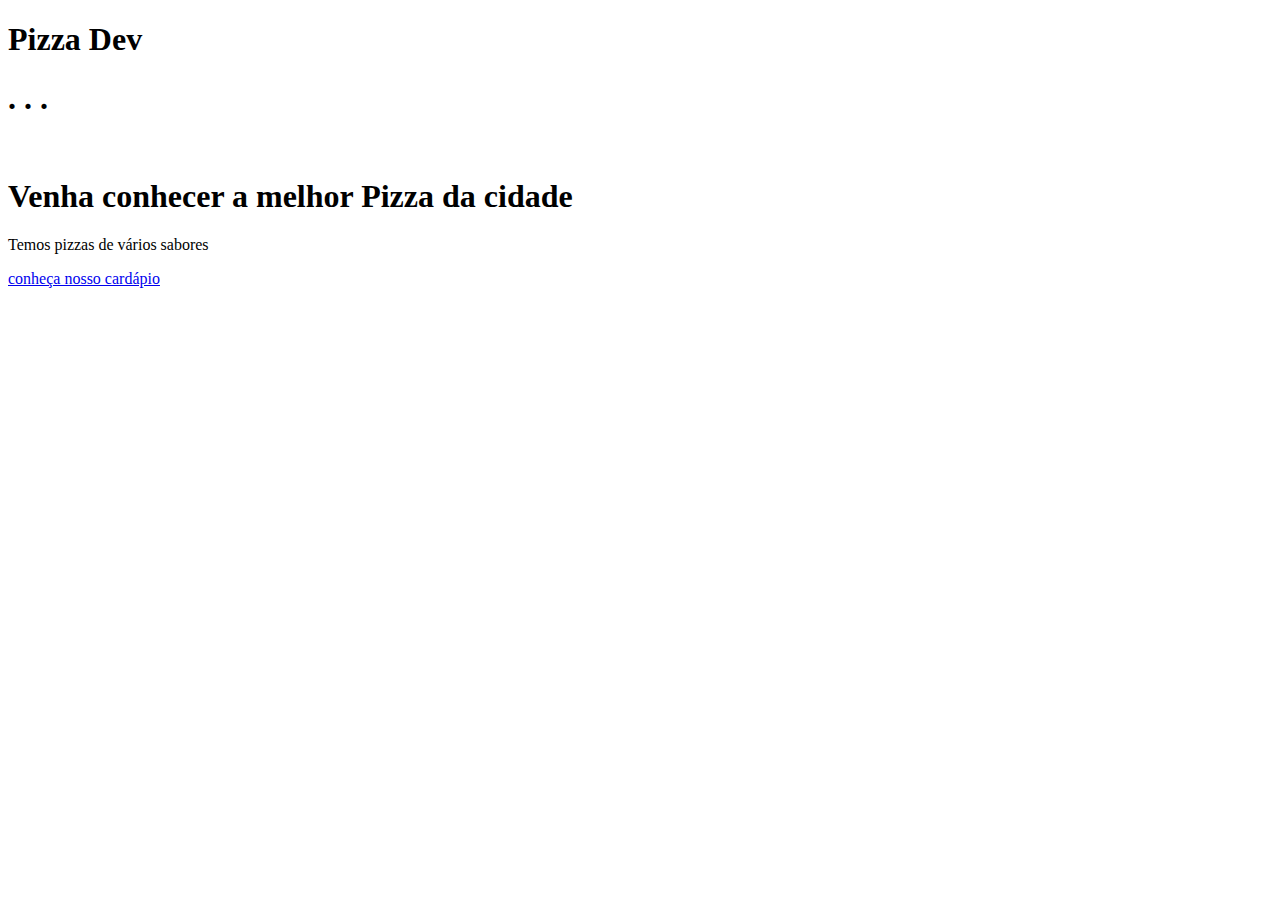
==== index.html @ e3afe88b "import inicial" ====
<!DOCTYPE html>
<html lang="en">
<head>
    <meta charset="UTF-8">
    <meta http-equiv="X-UA-Compatible" content="IE=edge">
    <meta name="viewport" content="width=device-width, initial-scale=1.0">
    <title>PIZZADEV</title>
</head>
<body>
    <header>

        <H1>Pizza Dev</H1>
    <h1>. . . </h1>
    </header>

    <main>

        <!-- página1 -->
        <section></section>
        
        <img src="https://images.unsplash.com/photo-1513104890138-7c749659a591?ixlib=rb-1.2.1&ixid=MnwxMjA3fDB8MHxwaG90by1wYWdlfHx8fGVufDB8fHx8&auto=format&fit=crop&w=1470&q=80" alt="">
        <h1>Venha conhecer a melhor Pizza da cidade</h1>
        <p>Temos pizzas de vários sabores</p>
        <a href="#">conheça nosso cardápio</a>

        
        <!-- página2 -->
        <section></section>


        <!-- página3 -->
        <section></section>


        <!-- página4 -->
        <section></section>



    </main>

    <footer>

    </footer>


</body>
</html>
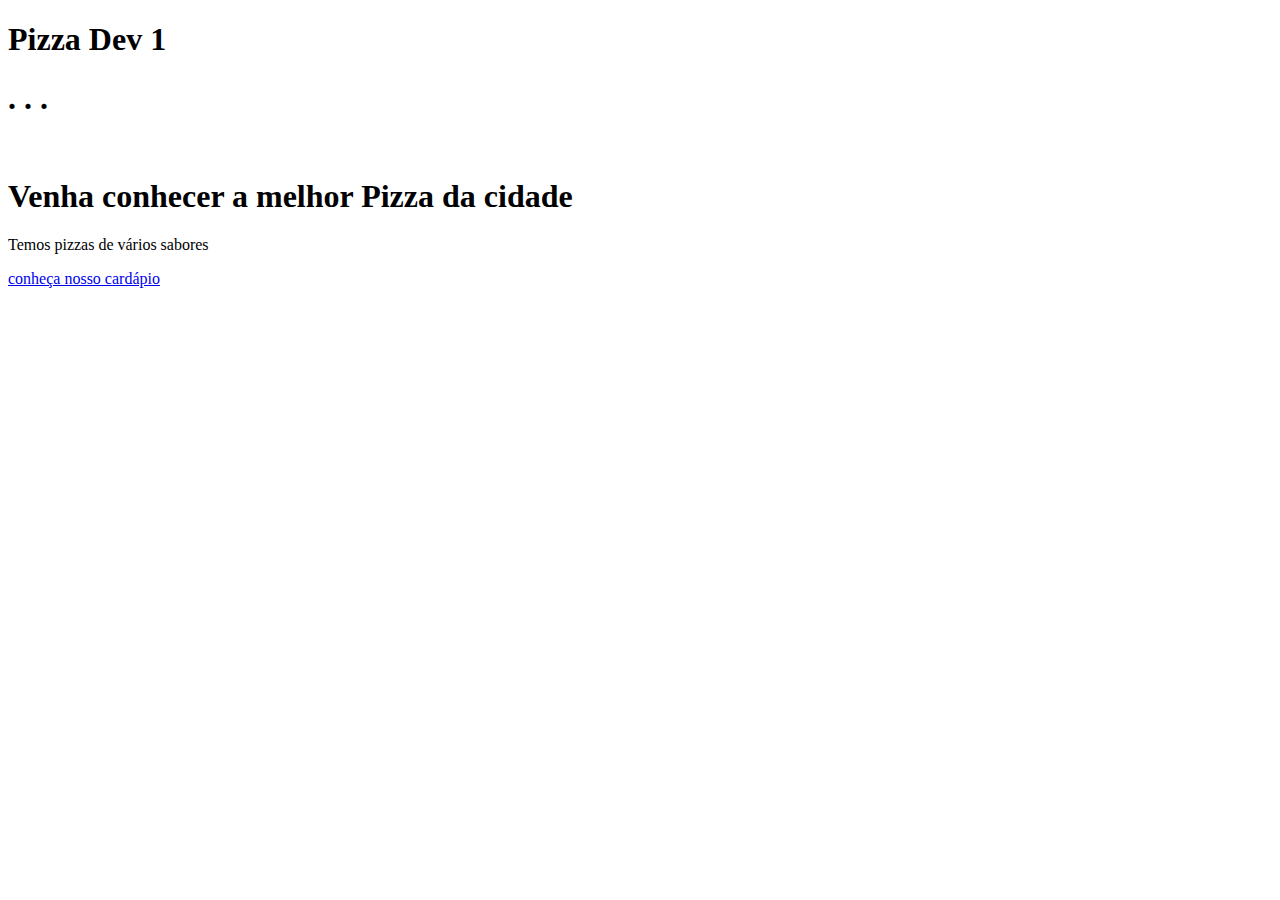
==== commit b7288e00: "alterado" ====
--- a/index.html
+++ b/index.html
@@ -1,48 +1,39 @@
 <!DOCTYPE html>
 <html lang="en">
-<head>
-    <meta charset="UTF-8">
-    <meta http-equiv="X-UA-Compatible" content="IE=edge">
-    <meta name="viewport" content="width=device-width, initial-scale=1.0">
-    <title>PIZZADEV</title>
-</head>
-<body>
+  <head>
+    <meta charset="UTF-8" />
+    <meta http-equiv="X-UA-Compatible" content="IE=edge" />
+    <meta name="viewport" content="width=device-width, initial-scale=1.0" />
+    <title>PIZZADEV 1</title>
+  </head>
+  <body>
     <header>
-
-        <H1>Pizza Dev</H1>
-    <h1>. . . </h1>
+      <h1>Pizza Dev 1</h1>
+      <h1>. . .</h1>
     </header>
 
     <main>
+      <!-- página1 -->
+      <section></section>
 
-        <!-- página1 -->
-        <section></section>
-        
-        <img src="https://images.unsplash.com/photo-1513104890138-7c749659a591?ixlib=rb-1.2.1&ixid=MnwxMjA3fDB8MHxwaG90by1wYWdlfHx8fGVufDB8fHx8&auto=format&fit=crop&w=1470&q=80" alt="">
-        <h1>Venha conhecer a melhor Pizza da cidade</h1>
-        <p>Temos pizzas de vários sabores</p>
-        <a href="#">conheça nosso cardápio</a>
+      <img
+        src="https://images.unsplash.com/photo-1513104890138-7c749659a591?ixlib=rb-1.2.1&ixid=MnwxMjA3fDB8MHxwaG90by1wYWdlfHx8fGVufDB8fHx8&auto=format&fit=crop&w=1470&q=80"
+        alt=""
+      />
+      <h1>Venha conhecer a melhor Pizza da cidade</h1>
+      <p>Temos pizzas de vários sabores</p>
+      <a href="#">conheça nosso cardápio</a>
 
-        
-        <!-- página2 -->
-        <section></section>
+      <!-- página2 -->
+      <section></section>
 
+      <!-- página3 -->
+      <section></section>
 
-        <!-- página3 -->
-        <section></section>
-
-
-        <!-- página4 -->
-        <section></section>
-
-
-
+      <!-- página4 -->
+      <section></section>
     </main>
 
-    <footer>
-
-    </footer>
-
-
-</body>
-</html>+    <footer></footer>
+  </body>
+</html>
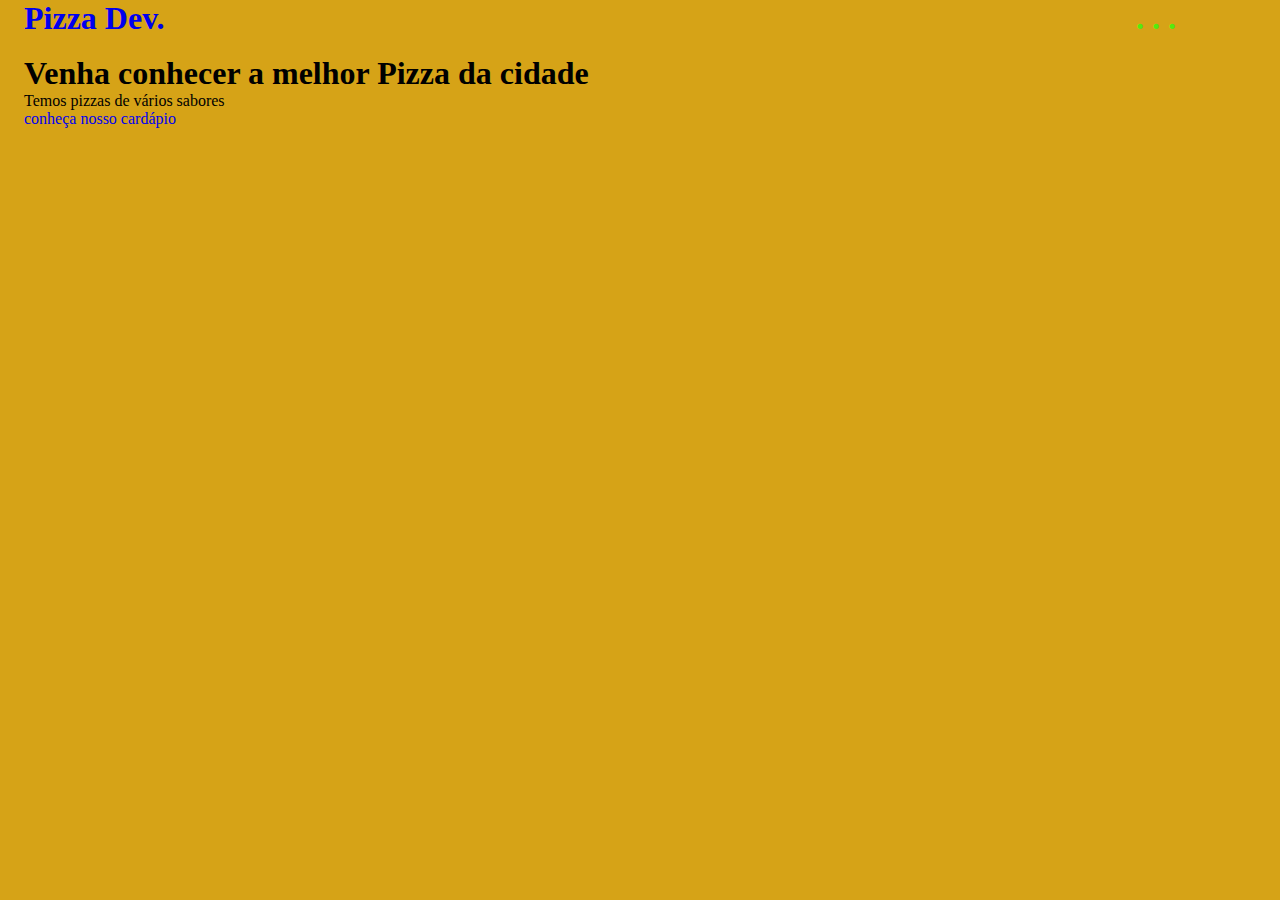
==== commit 79f18fa9: "fonte" ====
--- a/index.html
+++ b/index.html
@@ -5,35 +5,60 @@
     <meta http-equiv="X-UA-Compatible" content="IE=edge" />
     <meta name="viewport" content="width=device-width, initial-scale=1.0" />
     <title>PIZZADEV 1</title>
+    <link rel="stylesheet" href="style.css" />
+    
+    <link rel="preconnect" href="https://fonts.googleapis.com">
+<link rel="preconnect" href="https://fonts.gstatic.com" crossorigin>
+<link href="https://fonts.googleapis.com/css2?family=DM+Sans:wght@400;500;700&family=Poppins:wght@400;500;700&display=swap" rel="stylesheet">
+
+    
   </head>
+
   <body>
-    <header>
-      <h1>Pizza Dev 1</h1>
-      <h1>. . .</h1>
+
+    <header id="header">
+    <nav class="container">
+        <a class="logo" href="#"><h1>Pizza Dev.</h1></a>
+        <div><h1>. . .</h1></div>
+      </nav>
     </header>
-
     <main>
       <!-- página1 -->
-      <section></section>
-
+      <section>
+      <div class="container">
       <img
         src="https://images.unsplash.com/photo-1513104890138-7c749659a591?ixlib=rb-1.2.1&ixid=MnwxMjA3fDB8MHxwaG90by1wYWdlfHx8fGVufDB8fHx8&auto=format&fit=crop&w=1470&q=80"
         alt=""
-      />
+         />
       <h1>Venha conhecer a melhor Pizza da cidade</h1>
       <p>Temos pizzas de vários sabores</p>
       <a href="#">conheça nosso cardápio</a>
+    </div>
+  </section>
+      <!-- página2 -->
+      <section>
+        <div class="container">
 
-      <!-- página2 -->
-      <section></section>
+        </div>
+      </section>
 
       <!-- página3 -->
-      <section></section>
+      <section>
+        <div class="container">
+
+        </div>
+      </section>
 
       <!-- página4 -->
-      <section></section>
+      <section>
+        <div class="container">
+
+        </div>
+      </section>
     </main>
 
-    <footer></footer>
+    <footer>
+      
+    </footer>
   </body>
 </html>
--- a/style.css
+++ b/style.css
@@ -0,0 +1,40 @@
+* {
+  margin:0;
+  padding: 0; 
+  box-sizing: border-box
+}
+
+.container {
+  margin-left: 1.5rem;
+  margin-right: 1.5rem;
+  width: 90%;
+}
+
+nav{
+  display:flex;
+  justify-content: space-between;
+}
+
+img{
+  width: 100%;
+  height: auto;
+}
+
+a{
+  text-decoration: none;
+}
+
+
+body{
+  background-color: rgb(214, 163, 23);
+  font: 400 3rem 'DM Sans' 'sans-serif';
+
+}
+
+#header{
+ color: rgb(84, 235, 14)
+}
+
+header{
+  
+}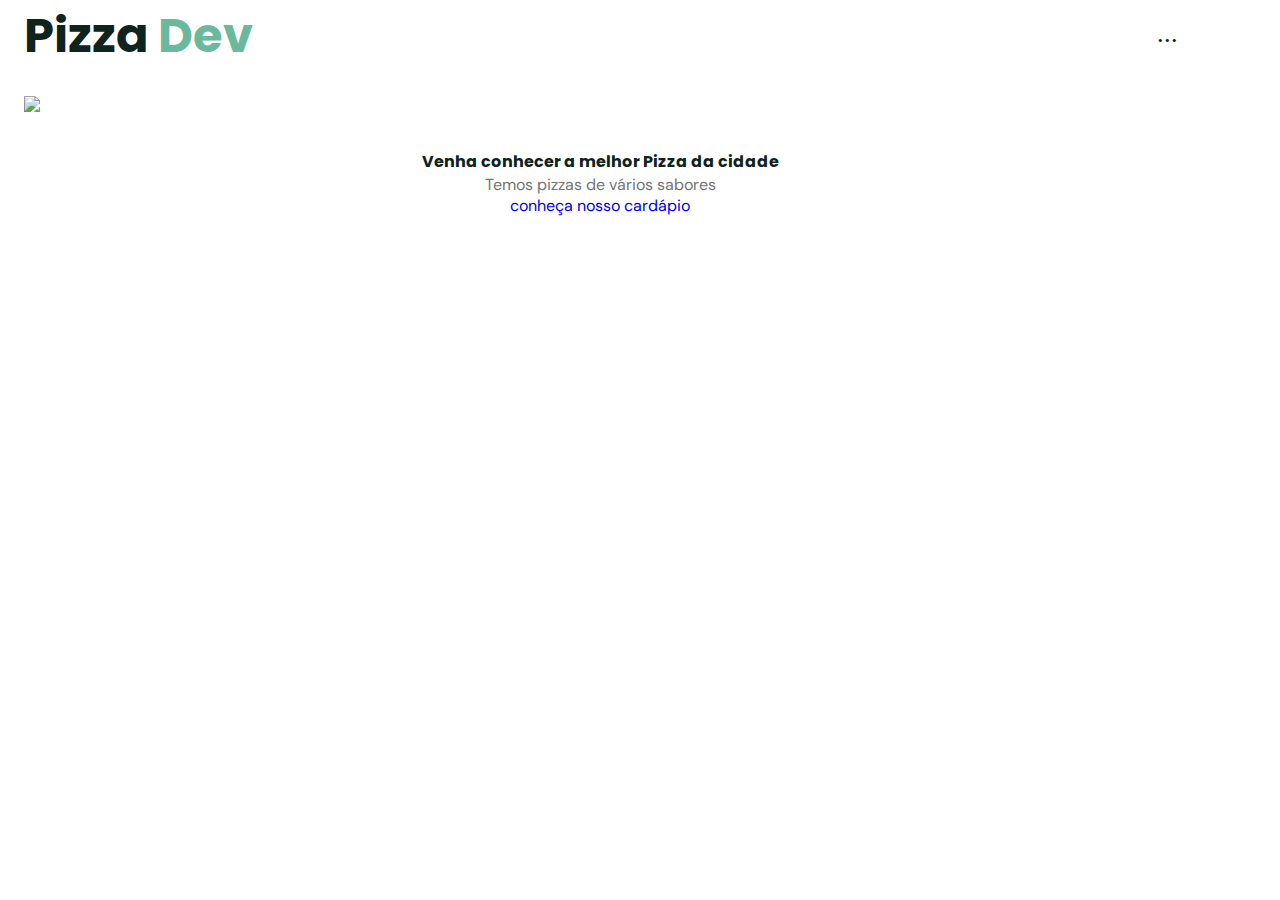
==== commit 34037178: "melhorias na pagina" ====
--- a/index.html
+++ b/index.html
@@ -6,10 +6,10 @@
     <meta name="viewport" content="width=device-width, initial-scale=1.0" />
     <title>PIZZADEV 1</title>
     <link rel="stylesheet" href="style.css" />
-    
+
     <link rel="preconnect" href="https://fonts.googleapis.com">
-<link rel="preconnect" href="https://fonts.gstatic.com" crossorigin>
-<link href="https://fonts.googleapis.com/css2?family=DM+Sans:wght@400;500;700&family=Poppins:wght@400;500;700&display=swap" rel="stylesheet">
+    <link rel="preconnect" href="https://fonts.gstatic.com" crossorigin>
+    <link href="https://fonts.googleapis.com/css2?family=DM+Sans:wght@400;500;700&family=Poppins:wght@400;500;700&display=swap" rel="stylesheet">
 
     
   </head>
@@ -18,24 +18,33 @@
 
     <header id="header">
     <nav class="container">
-        <a class="logo" href="#"><h1>Pizza Dev.</h1></a>
+        <a class="logo" href="#"><h1>Pizza <span>Dev</span></h1></a>
+    
         <div><h1>. . .</h1></div>
       </nav>
     </header>
     <main>
       <!-- página1 -->
-      <section>
-      <div class="container">
-      <img
-        src="https://images.unsplash.com/photo-1513104890138-7c749659a591?ixlib=rb-1.2.1&ixid=MnwxMjA3fDB8MHxwaG90by1wYWdlfHx8fGVufDB8fHx8&auto=format&fit=crop&w=1470&q=80"
-        alt=""
-         />
+      <section class = "home">
+      <div class="container grid">
+
+        <div class="imagem">
+          <img src="https://images.unsplash.com/photo-1513104890138-7c749659a591?ixlib=rb-1.2.1&ixid=MnwxMjA3fDB8MHxwaG90by1wYWdlfHx8fGVufDB8fHx8&auto=format&fit=crop&w=1470&q=80"
+        />
+      </div>
+      
+      <div class="texto">
       <h1>Venha conhecer a melhor Pizza da cidade</h1>
       <p>Temos pizzas de vários sabores</p>
       <a href="#">conheça nosso cardápio</a>
     </div>
+    
+    </div>
+
   </section>
       <!-- página2 -->
+
+    <!-- cria página -->
       <section>
         <div class="container">
 
--- a/style.css
+++ b/style.css
@@ -13,6 +13,9 @@
 nav{
   display:flex;
   justify-content: space-between;
+  align-items: center;
+
+  height: 4.5rem;
 }
 
 img{
@@ -25,16 +28,69 @@
 }
 
 
-body{
-  background-color: rgb(214, 163, 23);
-  font: 400 3rem 'DM Sans' 'sans-serif';
+body {
+  font: 400 1rem 'DM Sans', 'sans-serif';
+  color: var(--text-color);
+  background: var(--body-color);
+  -webkit-font-smoothing: antialiased;
+}
+
+.logo h1{
+  font: 700 3rem 'Poppins' , 'sans-serif';
+  color: var(--title-color);
+}
+
+.logo span{
+  color: var(--base-color);
+}
+
+
+h1{
+  font: 700 1rem 'Poppins' , 'sans-serif';
+  color: var(--title-color);
+}
+
+/* cria página */
+section{
+  padding: 1.5rem 0;
+}
+.grid{
+  display:grid;
+  gap: 2rem;
+}
+
+.home .texto {
+  margin-left: 1.5rem;
+  margin-right: 1.5rem;
+  text-align: center;
 
 }
+
+#home .imagem {
+  margin-left: 1.5rem;
+  margin-right: 1.5rem;
+}
+
 
 #header{
  color: rgb(84, 235, 14)
 }
 
-header{
+
+/*declarando variavel, sua impotancia é para, tem que ter nomes */
+:root{
+
+    --header-height: 4.5rem;
   
-}+    /* colors */
+    --hue: 159;
+    /* HSL color mode */
+    --base-color: hsl(var(--hue) 36% 57%);
+    --base-color-second: hsl(var(--hue) 65% 88%);
+    --base-color-alt: hsl(var(--hue) 57% 53%);
+    --title-color: hsl(var(--hue) 41% 10%);
+    --text-color: hsl(0 0% 46%);
+    --text-color-light: hsl(0 0% 98%);
+    --body-color: rgb(255, 255, 255);
+  }
+  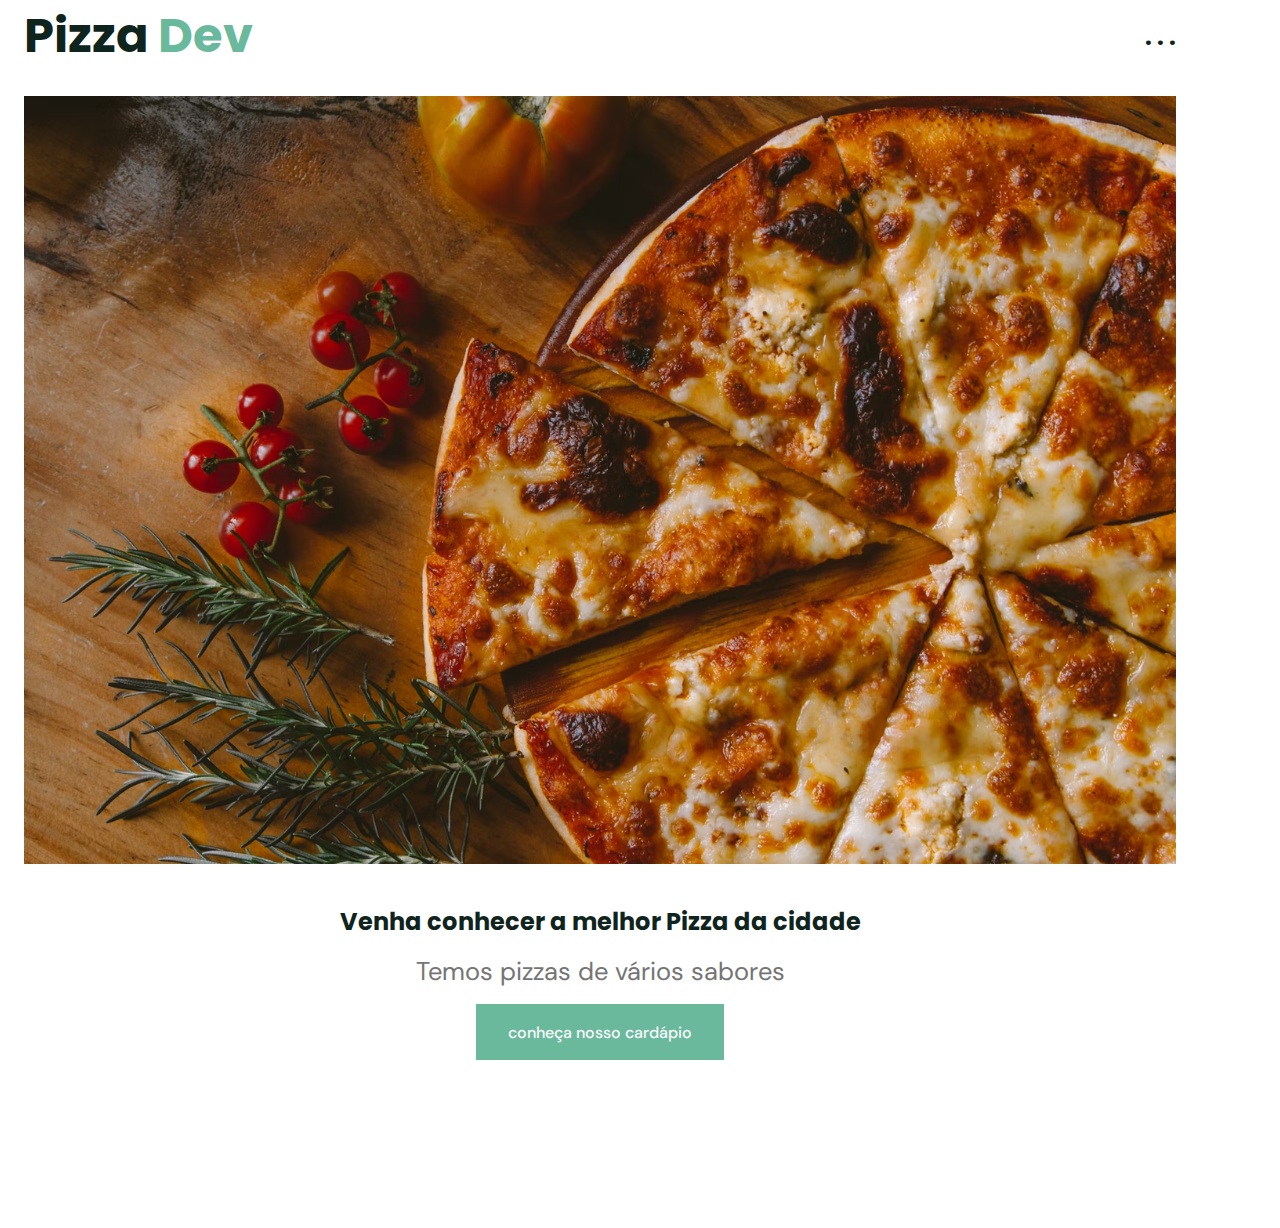
==== commit cf0298a9: "terminei a pagina 1" ====
--- a/index.html
+++ b/index.html
@@ -1,5 +1,31 @@
 <!DOCTYPE html>
 <html lang="en">
+
+<!-- Ctrl + / = comentário 
+
+section = página
+a = botão
+
+
+      <section class = "dev">
+      <div class="container grid">
+
+        <div class="imagem">
+          <img src="https://images.unsplash.com/photo-1513104890138-7c749659a591?ixlib=rb-1.2.1&ixid=MnwxMjA3fDB8MHxwaG90by1wYWdlfHx8fGVufDB8fHx8&auto=format&fit=crop&w=1470&q=80" = imagem minha
+        />
+      </div>
+      
+      <div class="texto">
+      <h1>Venha conhecer a melhor Pizza da cidade</h1> = descrever
+      <p>Temos pizzas de vários sabores</p> = descrever 
+      <a href="#">conheça nosso cardápio</a> = link
+    </div>
+    
+    </div>
+
+  </section> == prova
+
+-->
   <head>
     <meta charset="UTF-8" />
     <meta http-equiv="X-UA-Compatible" content="IE=edge" />
@@ -25,18 +51,20 @@
     </header>
     <main>
       <!-- página1 -->
+
+      <!-- new folder,  baixa a imagem e arrasta para la, dps pega o img/... onde ela esta-->
       <section class = "home">
       <div class="container grid">
 
         <div class="imagem">
-          <img src="https://images.unsplash.com/photo-1513104890138-7c749659a591?ixlib=rb-1.2.1&ixid=MnwxMjA3fDB8MHxwaG90by1wYWdlfHx8fGVufDB8fHx8&auto=format&fit=crop&w=1470&q=80"
+          <img src="img/imagem.avif"
         />
       </div>
-      
+
       <div class="texto">
       <h1>Venha conhecer a melhor Pizza da cidade</h1>
       <p>Temos pizzas de vários sabores</p>
-      <a href="#">conheça nosso cardápio</a>
+      <a href="#" class="button">conheça nosso cardápio</a>
     </div>
     
     </div>
@@ -64,6 +92,10 @@
 
         </div>
       </section>
+
+      <!-- quinta página "prova"-->
+
+
     </main>
 
     <footer>
--- a/style.css
+++ b/style.css
@@ -29,7 +29,7 @@
 
 
 body {
-  font: 400 1rem 'DM Sans', 'sans-serif';
+  font: 400 1.6rem 'DM Sans', 'sans-serif';
   color: var(--text-color);
   background: var(--body-color);
   -webkit-font-smoothing: antialiased;
@@ -46,7 +46,7 @@
 
 
 h1{
-  font: 700 1rem 'Poppins' , 'sans-serif';
+  font: 700 1.5rem 'Poppins' , 'sans-serif';
   color: var(--title-color);
 }
 
@@ -66,9 +66,32 @@
 
 }
 
+.home .texto h1{
+  margin-bottom: 1rem;
+}
+
+.home .texto p{
+  margin-bottom: 1rem;
+}
+
+
 #home .imagem {
   margin-left: 1.5rem;
   margin-right: 1.5rem;
+}
+
+.button { 
+  background-color: var(--base-color); /*cor definida */
+  color: var(--text-color-light);
+  display: inline-flex; /* tamanho da caixinha */
+  height: 3.5rem; /* altura */
+  align-items: center;
+  padding: 0 2rem;
+  font: 500 1rem 'Dm Sans', sans-serif;
+}
+
+.button:hover{
+  background: var(--base-color-alt) ;
 }
 
 
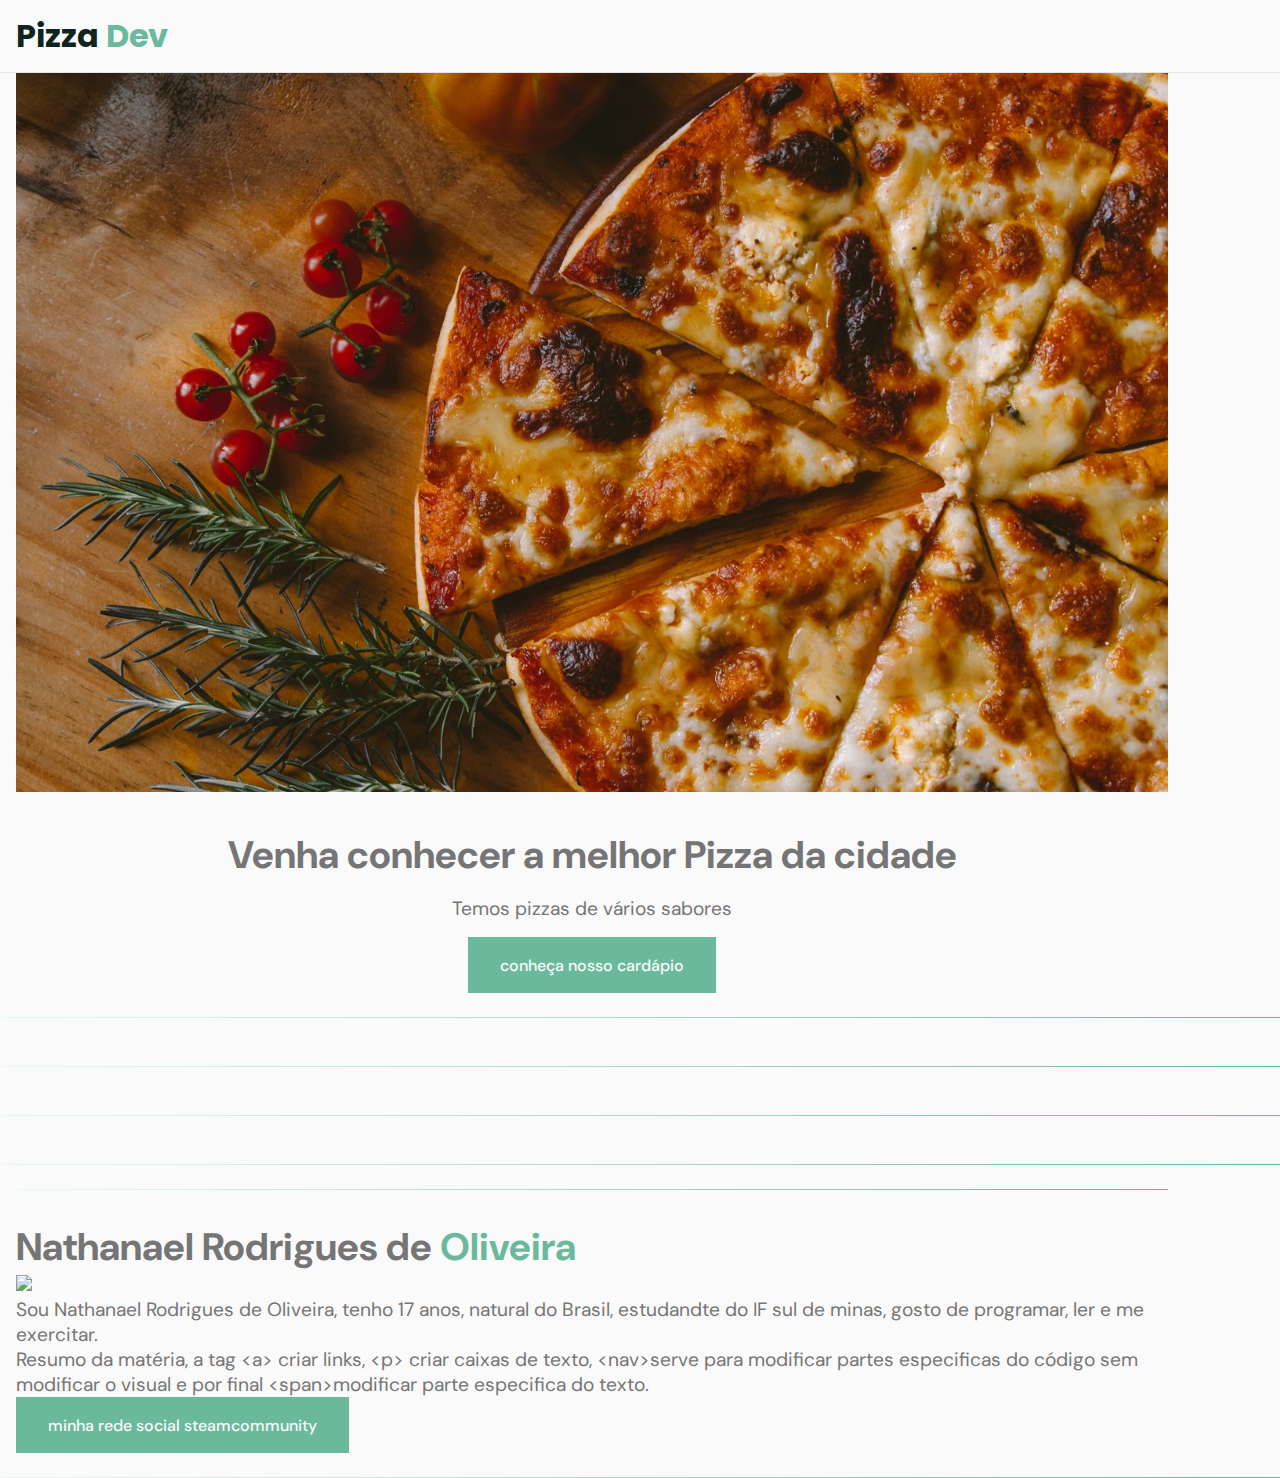
==== commit 6e712521: "31 de maio" ====
--- a/index.html
+++ b/index.html
@@ -37,7 +37,11 @@
     <link rel="preconnect" href="https://fonts.gstatic.com" crossorigin>
     <link href="https://fonts.googleapis.com/css2?family=DM+Sans:wght@400;500;700&family=Poppins:wght@400;500;700&display=swap" rel="stylesheet">
 
-    
+    <link rel="preconnect" href="https://fonts.googleapis.com">
+<link rel="preconnect" href="https://fonts.gstatic.com" crossorigin>
+<link href="https://fonts.googleapis.com/css2?family=Dancing+Script&display=swap" rel="stylesheet">
+
+
   </head>
 
   <body>
@@ -45,19 +49,29 @@
     <header id="header">
     <nav class="container">
         <a class="logo" href="#"><h1>Pizza <span>Dev</span></h1></a>
-    
-        <div><h1>. . .</h1></div>
+        <div class= "menu"><ul class="grid">
+          
+          <li><a href="#home" class= "title">Início</a></li>
+          <li><a href="#about" class= "title">Sobre</a></li>
+          <li><a href="#services"class= "title">Serviços</a></li>
+          <li><a href="#contact" class= "title">Contatos</a></li>
+          <li><a href="#dev" class= "title">desenvolvedor</a></li>
+        </ul></div>
+        <div class= "open"></div>
+        <div class= "close"></div>
       </nav>
     </header>
     <main>
       <!-- página1 -->
 
-      <!-- new folder,  baixa a imagem e arrasta para la, dps pega o img/... onde ela esta-->
-      <section class = "home">
+      <!-- new folder,  baixa a imagem e arrasta para la, dps pega o img/... onde ela esta,
+
+         ul>li*4 = cria llista de 4 coisas-->
+      <section id = "home">
       <div class="container grid">
 
         <div class="imagem">
-          <img src="img/imagem.avif"
+          <img width="0.2" , height= "0.2" src="img/imagem.avif"
         />
       </div>
 
@@ -66,35 +80,60 @@
       <p>Temos pizzas de vários sabores</p>
       <a href="#" class="button">conheça nosso cardápio</a>
     </div>
-    
+
     </div>
 
   </section>
+  <div class="divider"></div>
       <!-- página2 -->
 
     <!-- cria página -->
-      <section>
+      <section id = "about">
         <div class="container">
 
         </div>
       </section>
-
+      <div class="divider"></div>
       <!-- página3 -->
-      <section>
+      <section id = "services">
         <div class="container">
 
         </div>
       </section>
-
+      <div class="divider"></div>
       <!-- página4 -->
-      <section>
+      <section id = "contact">
         <div class="container">
 
         </div>
       </section>
-
+      <div class="divider"></div>
       <!-- quinta página "prova"-->
 
+
+      <section id = "dev">
+        
+        <div class="container grid">
+          <div class="divider"></div>
+
+  
+        <div class="texto">
+        <h1 class= "logo">Nathanael Rodrigues de <span>Oliveira </span></h1>
+
+        <div class="imagem">
+          <img src="https://suap.ifsuldeminas.edu.br/media/alunos/150x200/26456.34YV9m6b62qy.jpg"
+        />
+      </div>
+        <p>Sou Nathanael Rodrigues de Oliveira, tenho 17 anos, natural do Brasil, estudandte do IF sul de minas, gosto de programar, ler e me exercitar.
+        </p>
+        <p>Resumo da matéria, a tag &lt;a&gt; criar links, &lt;p&gt; criar caixas de texto, &lt;nav&gt;serve para modificar partes especificas do código sem modificar o visual e por final &lt;span&gt;modificar parte especifica do texto.</code></p>
+        <a href="https://steamcommunity.com/profiles/76561198408302077/" class="button">minha rede social steamcommunity</a>
+      </div>
+      
+      </div>
+  
+    </section>
+    <div class="divider"></div>
 
     </main>
 
@@ -103,3 +142,4 @@
     </footer>
   </body>
 </html>
+
--- a/style.css
+++ b/style.css
@@ -5,8 +5,8 @@
 }
 
 .container {
-  margin-left: 1.5rem;
-  margin-right: 1.5rem;
+  margin-left: 1rem;
+  margin-right: 1rem;
   width: 90%;
 }
 
@@ -14,8 +14,17 @@
   display:flex;
   justify-content: space-between;
   align-items: center;
-
   height: 4.5rem;
+  width: 100%;
+}
+
+nav.show ul.grid{
+  gap: 4rem;
+}
+
+nav.show .menu{ 
+  display: grid;
+  place-content: center;
 }
 
 img{
@@ -29,14 +38,14 @@
 
 
 body {
-  font: 400 1.6rem 'DM Sans', 'sans-serif';
+  font: 400 1.2rem 'DM Sans', 'sans-serif';
   color: var(--text-color);
   background: var(--body-color);
   -webkit-font-smoothing: antialiased;
 }
 
 .logo h1{
-  font: 700 3rem 'Poppins' , 'sans-serif';
+  font: 700 2rem 'Poppins' , 'sans-serif';
   color: var(--title-color);
 }
 
@@ -45,10 +54,15 @@
 }
 
 
-h1{
+.title{
   font: 700 1.5rem 'Poppins' , 'sans-serif';
   color: var(--title-color);
 }
+
+ul{
+  list-style: none;
+}
+
 
 /* cria página */
 section{
@@ -59,25 +73,48 @@
   gap: 2rem;
 }
 
-.home .texto {
+.nome{
+  font: 700 1.5, 'Dancing Script';
+}
+
+#home .texto {
   margin-left: 1.5rem;
   margin-right: 1.5rem;
   text-align: center;
 
 }
 
-.home .texto h1{
-  margin-bottom: 1rem;
-}
-
-.home .texto p{
-  margin-bottom: 1rem;
-}
-
-
-#home .imagem {
+#home .texto h1{
+  margin-bottom: 1rem;
+}
+
+#home .texto p{
+  margin-bottom: 1rem;
+}
+
+
+
+.dev .imagem {
+  margin-left: 2.5rem;
+  margin-right: 2.5rem
+}
+
+.dev .texto {
   margin-left: 1.5rem;
   margin-right: 1.5rem;
+  text-align: center;
+
+}
+
+
+.dev .texto h1{
+  margin-bottom: 1rem;
+  font: 400 2.5rem 'dancing script';
+}
+
+.dev .texto p{
+  margin-bottom: 1rem;
+  font: 700 1.5rem 'Poppins' , 'sans-serif';
 }
 
 .button { 
@@ -94,6 +131,68 @@
   background: var(--base-color-alt) ;
 }
 
+.divider {
+  height: 1px;
+  background: linear-gradient( /* linear-gradient = define os parametros da divisória*/
+     270deg,
+     hsla(var(--hue),36%,57%,1) 0%,
+     hsla(var(--hue),65%,88%,0.34) 100%
+  );
+}
+
+nav .menu{
+  opacity: 0;
+  visibility: hidden;
+}
+
+nav ul li{
+  text-align: center;
+}
+
+nav ul li a{
+  transition: color 0.4s;
+  position: relative;
+}
+
+nav ul li a:hover {
+  color: var(--base-color);
+}
+
+nav ul li a:hover::after{
+  content:"";
+  width: 100%;
+  height: 2px;
+  background: var(--base-color);
+  position: absolute;
+  left: 0;
+  bottom: -0.8rem;
+}
+
+
+
+nav.show .menu{
+  opacity: 1;
+  visibility: visible;
+  background: white;
+  height: 100vh;
+  width: 100vw;
+  top: 0;
+  left: 0;
+  position: fixed
+}
+#header{
+  position: fixed;
+  top: 0;
+  left: 0;
+  z-index: 100;
+  display: flex;
+  margin-bottom: 2rem;
+  border-bottom: 1px solid #e4e4e4;
+  background-color: var(--body-color);
+  width: 100%;
+}
+
+
 
 #header{
  color: rgb(84, 235, 14)
@@ -107,13 +206,19 @@
   
     /* colors */
     --hue: 159;
-    /* HSL color mode */
+    /* HSL color mode 
+    
+    nav: serve para modificar partes especificas do código
+   sem modificar o visual
+   a = links
+   p = paragrafos 
+   span = modificar parte especifica do textio*/
     --base-color: hsl(var(--hue) 36% 57%);
     --base-color-second: hsl(var(--hue) 65% 88%);
     --base-color-alt: hsl(var(--hue) 57% 53%);
     --title-color: hsl(var(--hue) 41% 10%);
     --text-color: hsl(0 0% 46%);
     --text-color-light: hsl(0 0% 98%);
-    --body-color: rgb(255, 255, 255);
+    --body-color: hsl(0, 0%, 98%);
   }
   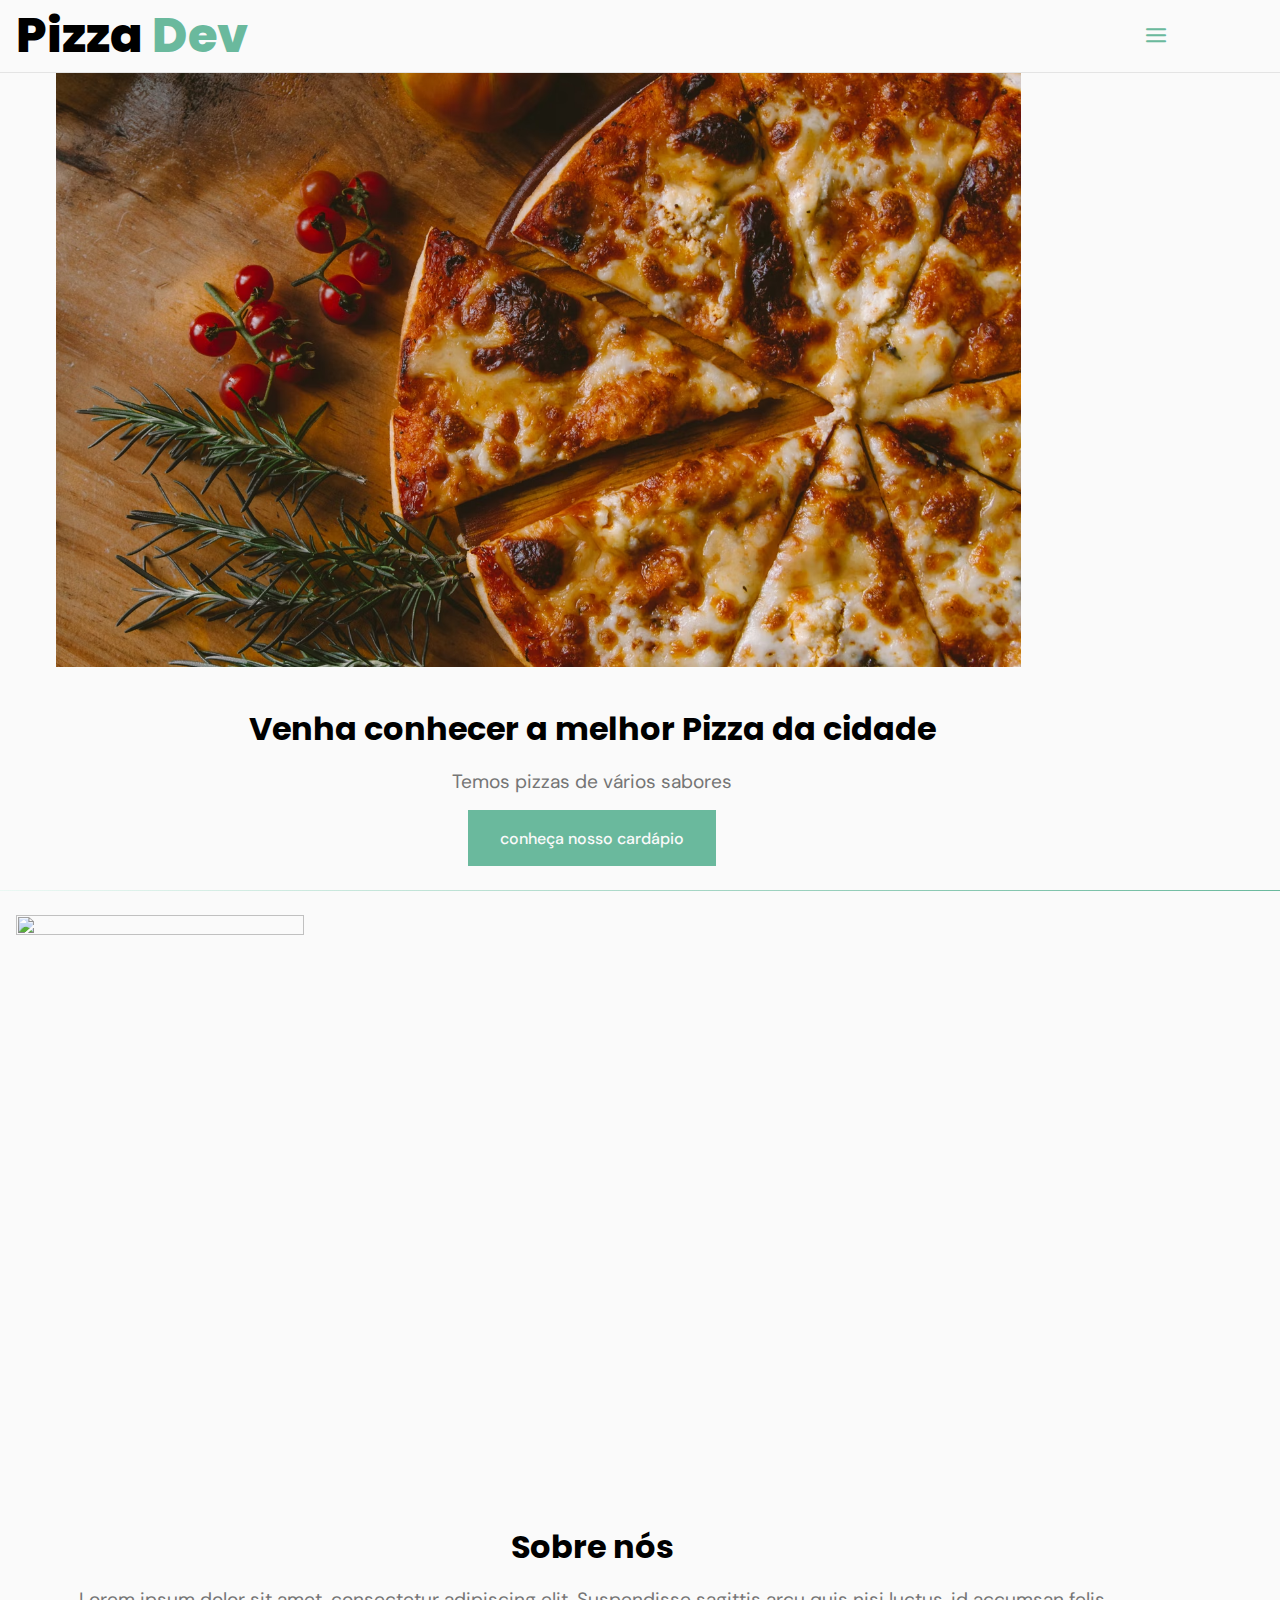
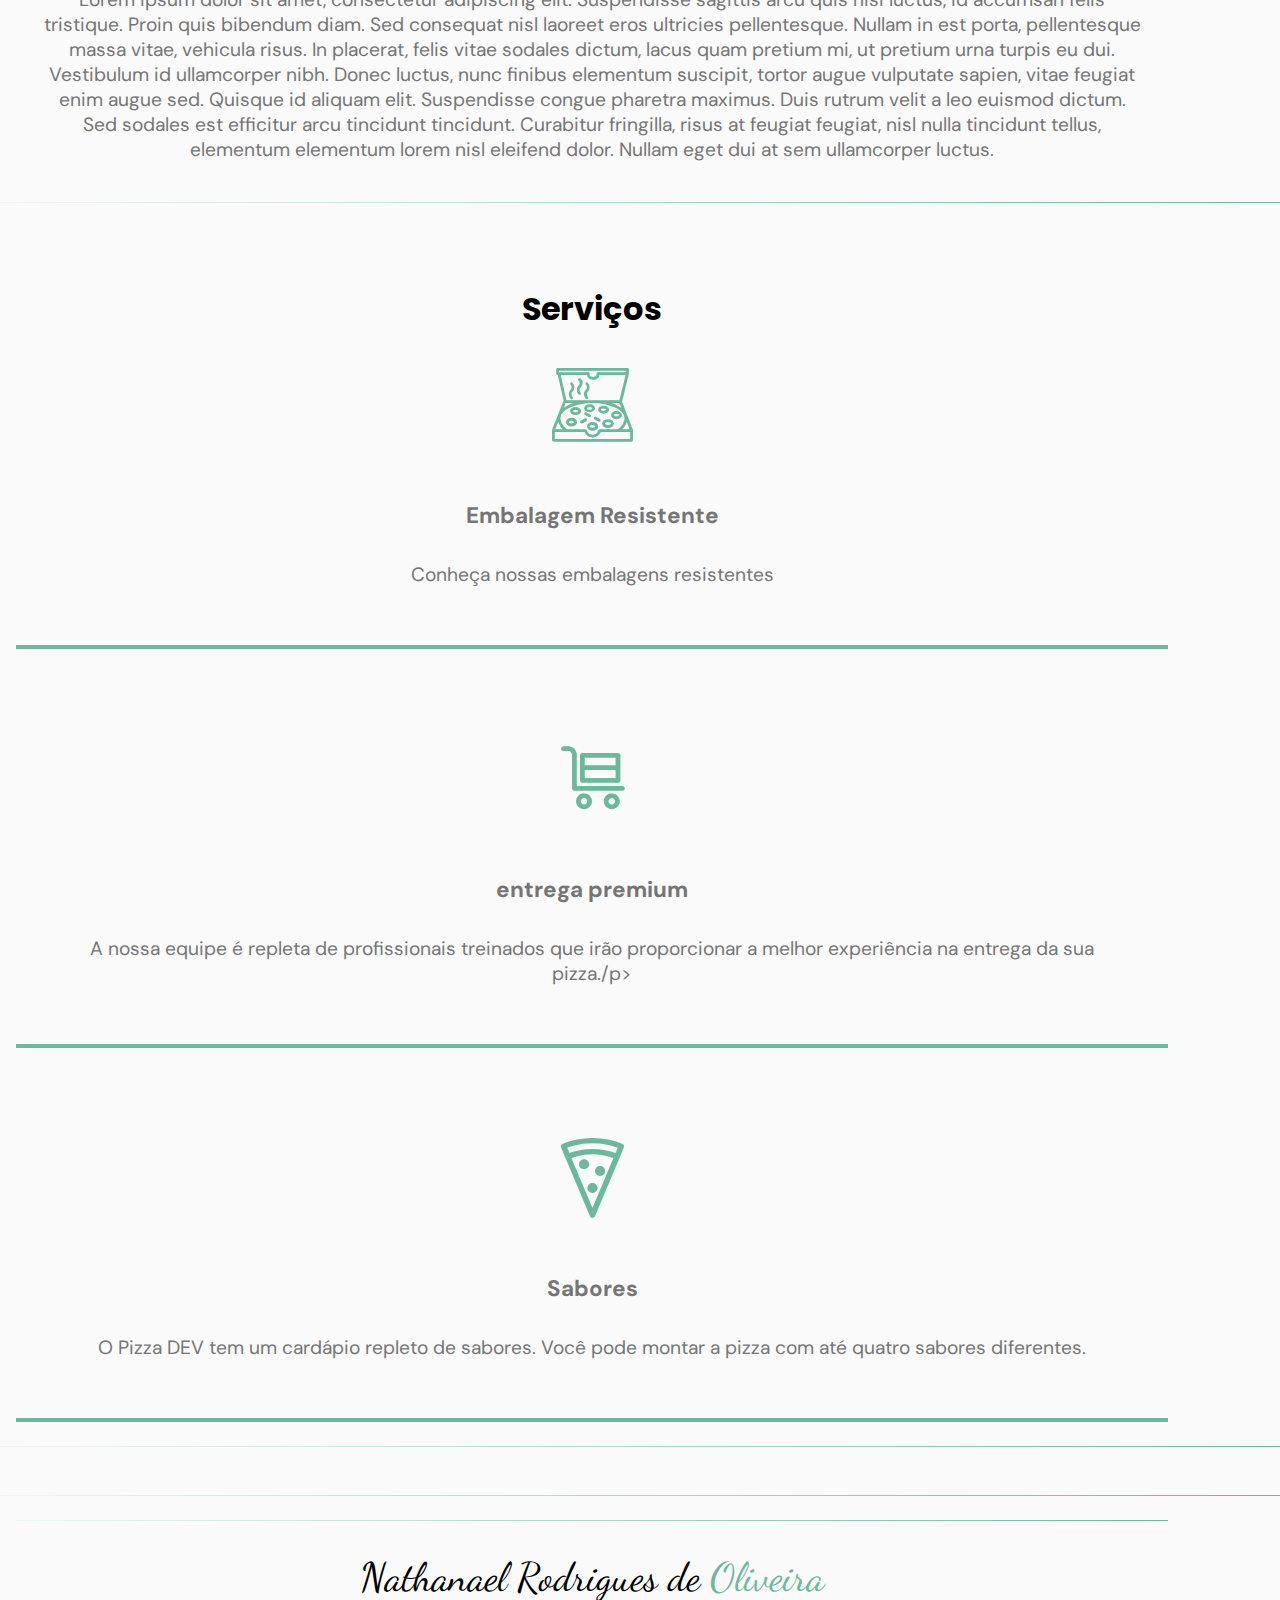
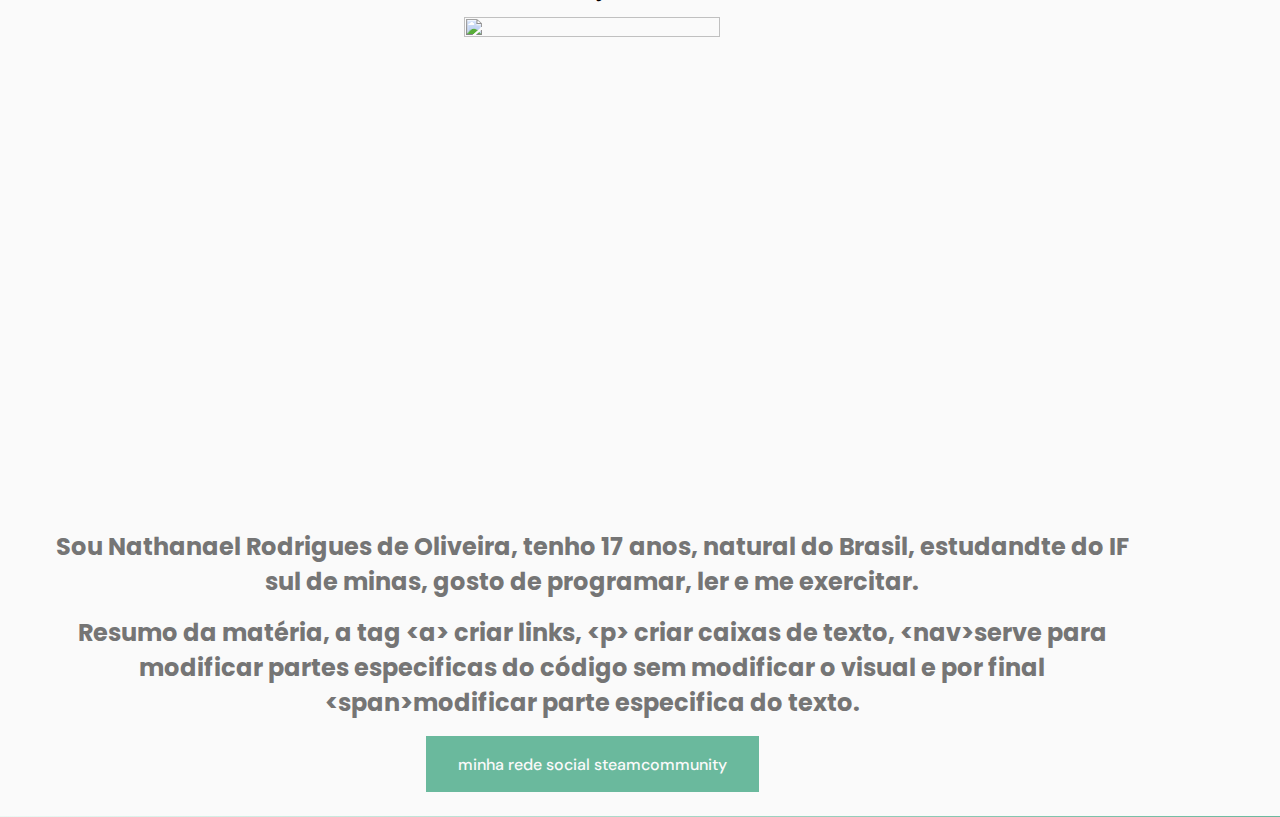
==== commit af321ea6: "Pagina 3" ====
--- a/index.html
+++ b/index.html
@@ -4,28 +4,7 @@
 <!-- Ctrl + / = comentário 
 
 section = página
-a = botão
-
-
-      <section class = "dev">
-      <div class="container grid">
-
-        <div class="imagem">
-          <img src="https://images.unsplash.com/photo-1513104890138-7c749659a591?ixlib=rb-1.2.1&ixid=MnwxMjA3fDB8MHxwaG90by1wYWdlfHx8fGVufDB8fHx8&auto=format&fit=crop&w=1470&q=80" = imagem minha
-        />
-      </div>
-      
-      <div class="texto">
-      <h1>Venha conhecer a melhor Pizza da cidade</h1> = descrever
-      <p>Temos pizzas de vários sabores</p> = descrever 
-      <a href="#">conheça nosso cardápio</a> = link
-    </div>
-    
-    </div>
-
-  </section> == prova
-
--->
+a = botão -->
   <head>
     <meta charset="UTF-8" />
     <meta http-equiv="X-UA-Compatible" content="IE=edge" />
@@ -40,6 +19,8 @@
     <link rel="preconnect" href="https://fonts.googleapis.com">
 <link rel="preconnect" href="https://fonts.gstatic.com" crossorigin>
 <link href="https://fonts.googleapis.com/css2?family=Dancing+Script&display=swap" rel="stylesheet">
+
+<link href="assets/style.css" rel="stylesheet">
 
 
   </head>
@@ -57,8 +38,8 @@
           <li><a href="#contact" class= "title">Contatos</a></li>
           <li><a href="#dev" class= "title">desenvolvedor</a></li>
         </ul></div>
-        <div class= "open"></div>
-        <div class= "close"></div>
+        <div class= "toggle icon-menu"></div>
+        <div class= "toggle icon-close"></div>
       </nav>
     </header>
     <main>
@@ -89,14 +70,49 @@
 
     <!-- cria página -->
       <section id = "about">
-        <div class="container">
+        <div class="container grid">
+          <div class="imagem">
+            <img class="img1" width="0.2" , height= "0.2" src="https://media.istockphoto.com/photos/waiter-serving-pizza-to-a-group-of-friends-picture-id1389670192?k=20&m=1389670192&s=612x612&w=0&h=uxH9OogmcWXYJUvwJmJT-p9UxnYuS2ZewqS_8arNXQo="
+          />
+        </div>
 
+        <div class="texto">
+        <h1 class= "h1">Sobre nós</h1>
+        <p> Lorem ipsum dolor sit amet, consectetur adipiscing elit. Suspendisse sagittis arcu quis nisi luctus, id accumsan felis tristique. Proin quis bibendum diam. Sed consequat nisl laoreet eros ultricies pellentesque. Nullam in est porta, pellentesque massa vitae, vehicula risus. 
+
+          In placerat, felis vitae sodales dictum, lacus quam pretium mi, ut pretium urna turpis eu dui. Vestibulum id ullamcorper nibh. Donec luctus, nunc finibus elementum suscipit, tortor augue vulputate sapien, vitae feugiat enim augue sed. 
+          
+          Quisque id aliquam elit. Suspendisse congue pharetra maximus. Duis rutrum velit a leo euismod dictum. Sed sodales est efficitur arcu tincidunt tincidunt. Curabitur fringilla, risus at feugiat feugiat, nisl nulla tincidunt tellus, elementum elementum lorem nisl eleifend dolor. Nullam eget dui at sem ullamcorper luctus.</p>
         </div>
       </section>
       <div class="divider"></div>
+
       <!-- página3 -->
       <section id = "services">
-        <div class="container">
+        <div class="container grid">
+
+          <div class="card grid">
+          <h2 class= "h1">Serviços</h2> 
+          <i class = "icon-pizza-box"></i>
+          <h3 class ="title1"> Embalagem Resistente</h3>
+          <p>Conheça nossas embalagens resistentes</p>
+          </div>
+
+
+          <div class="card grid">
+          <i class = "icon-pizza-delivery"></i>
+          <h3 class ="title1"> entrega premium</h3>
+          <p>A nossa equipe é repleta de profissionais treinados que irão proporcionar a melhor experiência na entrega da sua pizza./p>
+          </div>
+
+
+          <div class="card grid">
+            <i class = "icon-pizza-flavors"></i>
+            <h3 class ="title1"> Sabores</h3>
+            <p>O Pizza DEV tem um cardápio repleto de sabores. Você pode montar a pizza com até quatro sabores diferentes.</p>
+            </div>
+
+
 
         </div>
       </section>
@@ -121,7 +137,7 @@
         <h1 class= "logo">Nathanael Rodrigues de <span>Oliveira </span></h1>
 
         <div class="imagem">
-          <img src="https://suap.ifsuldeminas.edu.br/media/alunos/150x200/26456.34YV9m6b62qy.jpg"
+          <img class="img1" width="0.2" , height= "0.2" src="https://suap.ifsuldeminas.edu.br/media/alunos/150x200/26456.34YV9m6b62qy.jpg"
         />
       </div>
         <p>Sou Nathanael Rodrigues de Oliveira, tenho 17 anos, natural do Brasil, estudandte do IF sul de minas, gosto de programar, ler e me exercitar.
@@ -140,6 +156,8 @@
     <footer>
       
     </footer>
+
+    <script src="main.js"></script>
+    
   </body>
-</html>
-
+</html>--- a/style.css
+++ b/style.css
@@ -22,13 +22,26 @@
   gap: 4rem;
 }
 
+h1{
+  font: 700 2rem 'Poppins' , 'sans-serif';
+  color: black;
+}
+
+h2{
+  font: 700 2rem 'Poppins' , 'sans-serif';
+  color: black;
+}
 nav.show .menu{ 
   display: grid;
   place-content: center;
 }
 
 img{
-  width: 100%;
+  width: 90%;
+  height: auto;
+}
+.img1{
+  width: 50%;
   height: auto;
 }
 
@@ -45,8 +58,8 @@
 }
 
 .logo h1{
-  font: 700 2rem 'Poppins' , 'sans-serif';
-  color: var(--title-color);
+  font: 750 3rem 'Poppins' , 'sans-serif';
+  color: black;
 }
 
 .logo span{
@@ -77,6 +90,11 @@
   font: 700 1.5, 'Dancing Script';
 }
 
+#home .imagem {
+  margin-left: 2.5rem;
+  margin-right: 2.5rem
+}
+
 #home .texto {
   margin-left: 1.5rem;
   margin-right: 1.5rem;
@@ -92,14 +110,44 @@
   margin-bottom: 1rem;
 }
 
-
-
-.dev .imagem {
+#about .texto {
+  margin-left: 1.5rem;
+  margin-right: 1.5rem;
+  text-align: center;
+
+}
+
+#about .texto h1{
+  margin-bottom: 1rem;
+}
+
+#about .texto p{
+  margin-bottom: 1rem;
+}
+
+
+#services .texto {
+  margin-left: 1.5rem;
+  margin-right: 1.5rem;
+  text-align: center;
+
+}
+
+#services .texto h1{
+  margin-bottom: 1rem;
+}
+
+#services .texto p{
+  margin-bottom: 1rem;
+}
+
+
+#dev .imagem {
   margin-left: 2.5rem;
   margin-right: 2.5rem
 }
 
-.dev .texto {
+#dev .texto {
   margin-left: 1.5rem;
   margin-right: 1.5rem;
   text-align: center;
@@ -107,12 +155,12 @@
 }
 
 
-.dev .texto h1{
+#dev .texto h1{
   margin-bottom: 1rem;
   font: 400 2.5rem 'dancing script';
 }
 
-.dev .texto p{
+#dev .texto p{
   margin-bottom: 1rem;
   font: 700 1.5rem 'Poppins' , 'sans-serif';
 }
@@ -143,6 +191,27 @@
 nav .menu{
   opacity: 0;
   visibility: hidden;
+}
+
+nav .icon-close {
+  visibility: hidden;
+  opacity: 0;
+  
+  position: absolute;
+  right: 1.5rem;
+  
+}
+
+.toggle {
+  font-size: 1.5rem;
+  color: var(--base-color); 
+  cursor: pointer; 
+    
+ } 
+
+nav.show div.icon-close {
+  visibility: visible;
+  opacity: 1;
 }
 
 nav ul li{
@@ -197,7 +266,25 @@
 #header{
  color: rgb(84, 235, 14)
 }
-
+ .justify-text{
+   text-align: justify;
+
+ }
+
+ .card{
+   padding: 3.625rem 2rem;
+   box-shadow: var(--base-color);
+   border-bottom: .25rem solid var(--base-color);
+   border-radius: .25rem .25rem 0 0;
+   text-align: center;
+ }
+
+ .card i {
+   display: block;
+   margin-bottom: 1.5rem;
+   font-size: 5rem;
+   color: var(--base-color);
+ }
 
 /*declarando variavel, sua impotancia é para, tem que ter nomes */
 :root{
--- a/assets/style.css
+++ b/assets/style.css
@@ -0,0 +1,61 @@
+@font-face {
+  font-family: 'icomoon';
+  src:  url('fonts/icomoon.eot?610fej');
+  src:  url('fonts/icomoon.eot?610fej#iefix') format('embedded-opentype'),
+    url('fonts/icomoon.ttf?610fej') format('truetype'),
+    url('fonts/icomoon.woff?610fej') format('woff'),
+    url('fonts/icomoon.svg?610fej#icomoon') format('svg');
+  font-weight: normal;
+  font-style: normal;
+  font-display: block;
+}
+
+[class^="icon-"], [class*=" icon-"] {
+  /* use !important to prevent issues with browser extensions that change fonts */
+  font-family: 'icomoon' !important;
+  speak: never;
+  font-style: normal;
+  font-weight: normal;
+  font-variant: normal;
+  text-transform: none;
+  line-height: 1;
+
+  /* Better Font Rendering =========== */
+  -webkit-font-smoothing: antialiased;
+  -moz-osx-font-smoothing: grayscale;
+}
+
+.icon-close:before {
+  content: "\e900";
+}
+.icon-facebook:before {
+  content: "\e901";
+}
+.icon-instagram:before {
+  content: "\e902";
+}
+.icon-mail:before {
+  content: "\e903";
+}
+.icon-map-pin:before {
+  content: "\e904";
+}
+.icon-menu:before {
+  content: "\e905";
+}
+.icon-pizza-box:before {
+  content: "\e906";
+}
+.icon-pizza-delivery:before {
+  content: "\e907";
+}
+.icon-pizza-flavors:before {
+  content: "\e908";
+}
+.icon-whatsapp:before {
+  content: "\e909";
+}
+.icon-youtube:before {
+  content: "\e90a";
+}
+
